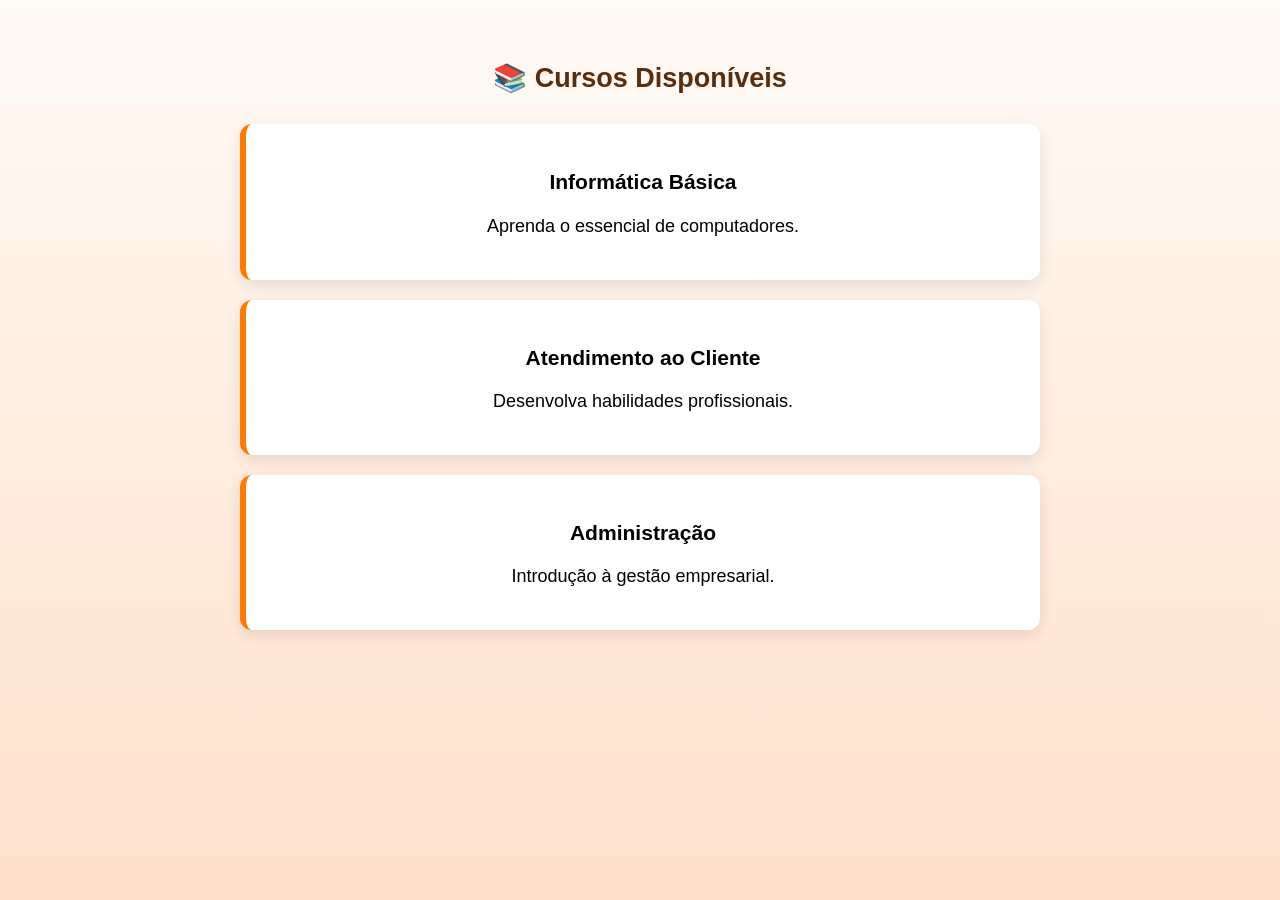
==== cursos.html @ 5b2ea369 "Add files via upload" ====
<!DOCTYPE html>
<html lang="pt-br">
<head>
  <meta charset="UTF-8">
  <meta name="viewport" content="width=device-width, initial-scale=1.0">
  <title>Cursos</title>

  <link rel="stylesheet" href="./style.css">
</head>

<body>

<section class="cursos">

  <div class="cursos-container">

    <h2>📚 Cursos Disponíveis</h2>

    <div class="curso-card">
      <h3>Informática Básica</h3>
      <p>Aprenda o essencial de computadores.</p>
    </div>

    <div class="curso-card">
      <h3>Atendimento ao Cliente</h3>
      <p>Desenvolva habilidades profissionais.</p>
    </div>

    <div class="curso-card">
      <h3>Administração</h3>
      <p>Introdução à gestão empresarial.</p>
    </div>

  </div>

</section>

</body>
</html>
---- style.css ----
body {
  margin: 0;
  font-family: Arial;
  font-size: 18px;
  background: #fffaf5;
  transition: opacity 0.4s ease;
}

/* TRANSIÇÃO ENTRE PÁGINAS */
body.fade-out {
  opacity: 0;
}

/* NAVBAR */
.navbar {
  background: #5a2e0c;
  color: white;
  padding: 15px;
  display: flex;
  align-items: center;
}

.logo {
  margin-left: 10px;
  font-weight: bold;
}

/* MENU */
.menu-btn {
  font-size: 24px;
  cursor: pointer;
}

.menu-lateral {
  position: fixed;
  top: 0;
  left: -250px;
  width: 250px;
  height: 100%;
  background: #5a2e0c;
  padding-top: 60px;
  transition: 0.3s;
}

.menu-lateral.ativo {
  left: 0;
}

.menu-lateral a {
  display: block;
  color: white;
  padding: 15px;
  text-decoration: none;
}

/* HERO */
.hero {
  height: 90vh;
  background: url("sua-imagem.jpg") center/cover no-repeat;
  display: flex;
  align-items: center;
  justify-content: center;
}

.overlay {
  background: rgba(0,0,0,0.6);
  padding: 40px;
  text-align: center;
  color: white;
  width: 100%;
}

/* BOTÃO */
.btn-curso {
  background: linear-gradient(45deg, #ff7a00, #ffb347);
  padding: 15px 30px;
  font-size: 18px;
  border-radius: 10px;
  color: white;
  transition: 0.3s;
}

.btn-curso:hover {
  transform: scale(1.08);
}

/* SEÇÕES */
.section {
  padding: 60px 20px;
  text-align: center;
}

/* EVENTOS */
.eventos {
  background: #fff3e6;
}

.evento-card {
  background: #ffffff;
  padding: 25px;
  margin: 20px auto;
  max-width: 600px;
  border-left: 8px solid #ff7a00;
  border-radius: 10px;
  box-shadow: 0 5px 15px rgba(90,46,12,0.2);
}

/* SUPORTE */
.suporte {
  background: #ffe0cc;
}

/* FOOTER */
footer {
  background: #3b1f08;
  color: #fff;
  text-align: center;
  padding: 25px;
}

.reveal {
  opacity: 0;
  transform: translateY(40px);
  transition: 0.6s ease;
}

.reveal.active {
  opacity: 1;
  transform: translateY(0);
}

.cursos {
  background: linear-gradient(180deg, #fffaf5, #ffe0cc);
  min-height: 100vh;
}

.cursos h2 {
  margin-bottom: 30px;
}

/* animação nos cursos */
.cursos .evento-card {
  animation: fadeUp 0.8s ease;
}

/* CONTAINER CENTRAL */
.cursos-container {
  max-width: 800px;
  margin: auto;
  padding: 40px 20px;
  text-align: center;
}

/* TÍTULO */
.cursos-container h2 {
  margin-bottom: 30px;
  color: #5a2e0c;
}

/* CARDS */
.curso-card {
  background: white;
  padding: 25px;
  margin-bottom: 20px;
  border-radius: 12px;
  border-left: 6px solid #ff7a00;
  box-shadow: 0 5px 15px rgba(0,0,0,0.1);
  transition: 0.3s;
}

.curso-card:hover {
  transform: scale(1.03);
}

/* FUNDO MELHORADO */
.cursos {
  background: linear-gradient(180deg, #fffaf5, #ffe0cc);
  min-height: 100vh;
}

.cursos {
  background: linear-gradient(180deg, #fffaf5, #ffe0cc);
  min-height: 100vh;
}

.cursos-container {
  max-width: 800px;
  margin: auto;
  padding: 40px 20px;
  text-align: center;
}

.curso-card {
  background: white;
  padding: 25px;
  margin-bottom: 20px;
  border-radius: 12px;
  border-left: 6px solid #ff7a00;
}

.funcionamento {
  background: #fff;
}

.func-box {
  display: flex;
  justify-content: center;
  gap: 20px;
  flex-wrap: wrap;
}

.func-box div {
  background: #ffe0cc;
  padding: 20px;
  border-radius: 10px;
  width: 200px;
  transition: 0.3s;
}

.func-box div:hover {
  transform: scale(1.05);
}

.destaque {
  display: flex;
  justify-content: center;
  gap: 15px;
  flex-wrap: wrap;
}

.curso-mini {
  background: linear-gradient(45deg, #ff7a00, #ffb347);
  color: white;
}

.curso-mini:hover {
  background: #ff7a00;
}

.section p {
  max-width: 700px;
  margin: 10px auto;
  line-height: 1.6;
}

.section p {
  max-width: 700px;
  margin: 10px auto;
  line-height: 1.6;
}

.section h2 {
  color: #5a2e0c;
  margin-bottom: 20px;
}

.section h2::after {
  content: "";
  display: block;
  width: 60px;
  height: 4px;
  background: orange;
  margin: 10px auto;
  border-radius: 5px;
}
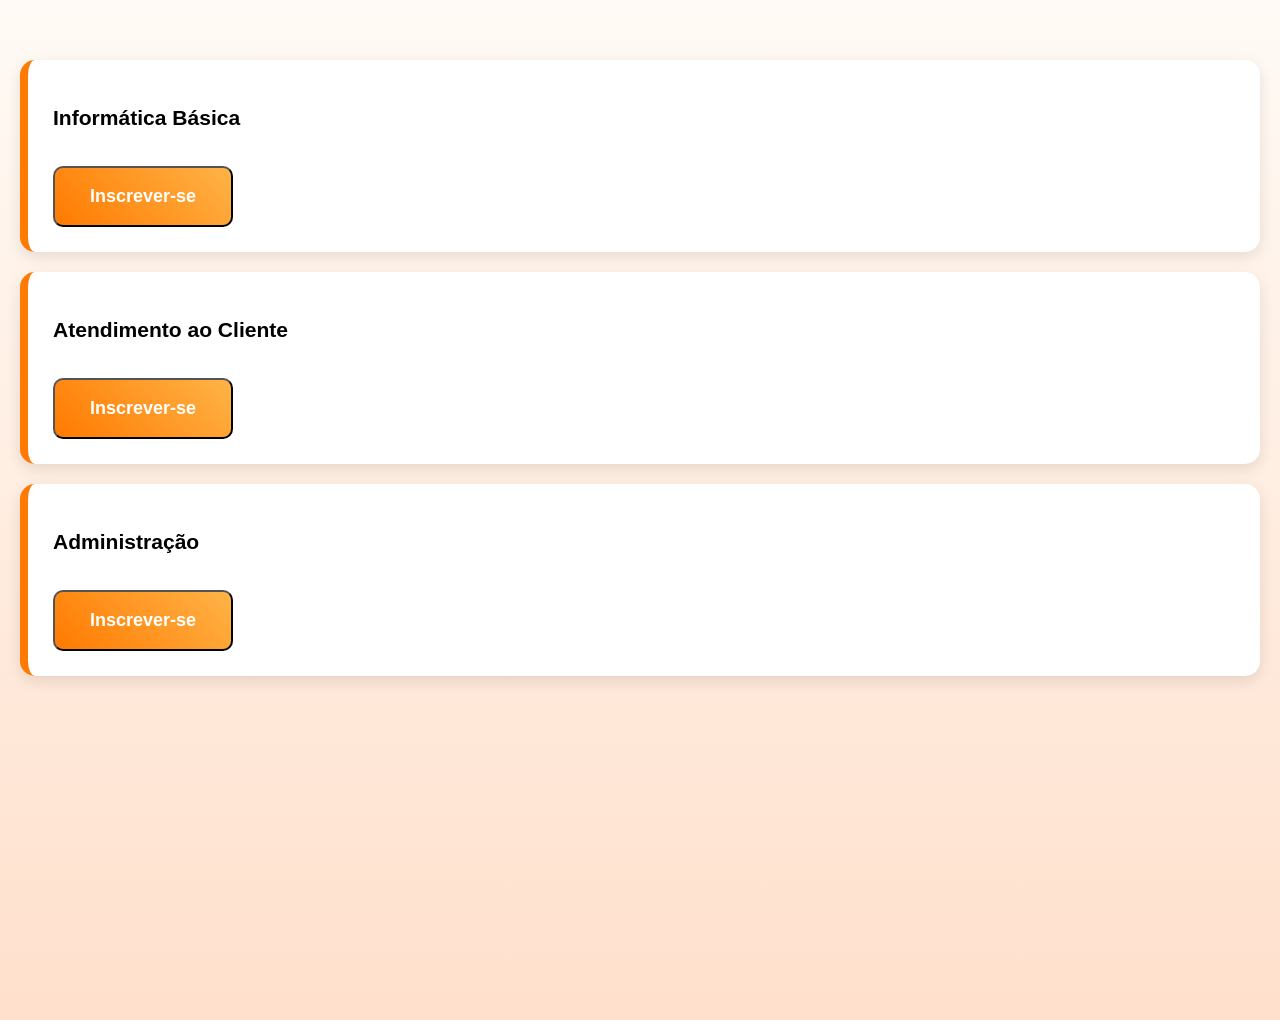
==== commit c2ebb1ad: "Add files via upload" ====
--- a/cursos.html
+++ b/cursos.html
@@ -10,30 +10,60 @@
 
 <body>
 
-<section class="cursos">
+<section class="cursos-page">
 
-  <div class="cursos-container">
+  <div class="curso-card">
+  <h3>Informática Básica</h3>
 
-    <h2>📚 Cursos Disponíveis</h2>
+  <button class="btn-curso" onclick="inscreverCurso('Informática Básica')">
+    Inscrever-se
+  </button>
+</div>
 
-    <div class="curso-card">
-      <h3>Informática Básica</h3>
-      <p>Aprenda o essencial de computadores.</p>
-    </div>
+<div class="curso-card">
+  <h3>Atendimento ao Cliente</h3>
+ 
+  <button class="btn-curso" onclick="inscreverCurso('Atendimento ao Cliente')">
+    Inscrever-se
+  </button>
+</div>
 
-    <div class="curso-card">
-      <h3>Atendimento ao Cliente</h3>
-      <p>Desenvolva habilidades profissionais.</p>
-    </div>
+<div class="curso-card">
+  <h3>Administração</h3>
 
-    <div class="curso-card">
-      <h3>Administração</h3>
-      <p>Introdução à gestão empresarial.</p>
-    </div>
+  <button class="btn-curso" onclick="inscreverCurso('Administração')">
+    Inscrever-se
+  </button>
+</div>
+
+</section>
+<div id="modalInscricao" class="modal">
+  <div class="modal-content">
+
+    <h2>Inscrição Realizada</h2>
+
+    <p id="cursoSelecionado"></p>
+
+    <button class="btn-curso" onclick="fecharModal()">
+      Fechar
+    </button>
 
   </div>
+</div>
+</body>
+</html>
+<script>
 
-</section>
+function inscreverCurso(nomeCurso) {
 
-</body>
-</html>+  document.getElementById("modalInscricao").style.display = "block";
+
+  document.getElementById("cursoSelecionado").innerHTML =
+    "Você se inscreveu no curso de <strong>" + nomeCurso + "</strong>";
+}
+
+function fecharModal() {
+  document.getElementById("modalInscricao").style.display = "none";
+}
+
+</script>
--- a/style.css
+++ b/style.css
@@ -1,3 +1,4 @@
+/* RESET */
 body {
   margin: 0;
   font-family: Arial;
@@ -6,7 +7,7 @@
   transition: opacity 0.4s ease;
 }
 
-/* TRANSIÇÃO ENTRE PÁGINAS */
+/* TRANSIÇÃO */
 body.fade-out {
   opacity: 0;
 }
@@ -55,29 +56,32 @@
 
 /* HERO */
 .hero {
-  height: 90vh;
-  background: url("sua-imagem.jpg") center/cover no-repeat;
+  height: 100vh;
+  background: linear-gradient(rgba(0,0,0,0.6), rgba(0,0,0,0.6)),
+              url("sua-imagem.jpg") center/cover no-repeat;
   display: flex;
   align-items: center;
   justify-content: center;
 }
 
 .overlay {
-  background: rgba(0,0,0,0.6);
-  padding: 40px;
   text-align: center;
   color: white;
   width: 100%;
 }
 
-/* BOTÃO */
+/* BOTÕES */
 .btn-curso {
+  display: inline-block;
   background: linear-gradient(45deg, #ff7a00, #ffb347);
-  padding: 15px 30px;
+  padding: 18px 35px;
+  font-weight: bold;
   font-size: 18px;
   border-radius: 10px;
   color: white;
-  transition: 0.3s;
+  text-decoration: none;
+  transition: 0.3s;
+  margin-top: 15px;
 }
 
 .btn-curso:hover {
@@ -88,165 +92,6 @@
 .section {
   padding: 60px 20px;
   text-align: center;
-}
-
-/* EVENTOS */
-.eventos {
-  background: #fff3e6;
-}
-
-.evento-card {
-  background: #ffffff;
-  padding: 25px;
-  margin: 20px auto;
-  max-width: 600px;
-  border-left: 8px solid #ff7a00;
-  border-radius: 10px;
-  box-shadow: 0 5px 15px rgba(90,46,12,0.2);
-}
-
-/* SUPORTE */
-.suporte {
-  background: #ffe0cc;
-}
-
-/* FOOTER */
-footer {
-  background: #3b1f08;
-  color: #fff;
-  text-align: center;
-  padding: 25px;
-}
-
-.reveal {
-  opacity: 0;
-  transform: translateY(40px);
-  transition: 0.6s ease;
-}
-
-.reveal.active {
-  opacity: 1;
-  transform: translateY(0);
-}
-
-.cursos {
-  background: linear-gradient(180deg, #fffaf5, #ffe0cc);
-  min-height: 100vh;
-}
-
-.cursos h2 {
-  margin-bottom: 30px;
-}
-
-/* animação nos cursos */
-.cursos .evento-card {
-  animation: fadeUp 0.8s ease;
-}
-
-/* CONTAINER CENTRAL */
-.cursos-container {
-  max-width: 800px;
-  margin: auto;
-  padding: 40px 20px;
-  text-align: center;
-}
-
-/* TÍTULO */
-.cursos-container h2 {
-  margin-bottom: 30px;
-  color: #5a2e0c;
-}
-
-/* CARDS */
-.curso-card {
-  background: white;
-  padding: 25px;
-  margin-bottom: 20px;
-  border-radius: 12px;
-  border-left: 6px solid #ff7a00;
-  box-shadow: 0 5px 15px rgba(0,0,0,0.1);
-  transition: 0.3s;
-}
-
-.curso-card:hover {
-  transform: scale(1.03);
-}
-
-/* FUNDO MELHORADO */
-.cursos {
-  background: linear-gradient(180deg, #fffaf5, #ffe0cc);
-  min-height: 100vh;
-}
-
-.cursos {
-  background: linear-gradient(180deg, #fffaf5, #ffe0cc);
-  min-height: 100vh;
-}
-
-.cursos-container {
-  max-width: 800px;
-  margin: auto;
-  padding: 40px 20px;
-  text-align: center;
-}
-
-.curso-card {
-  background: white;
-  padding: 25px;
-  margin-bottom: 20px;
-  border-radius: 12px;
-  border-left: 6px solid #ff7a00;
-}
-
-.funcionamento {
-  background: #fff;
-}
-
-.func-box {
-  display: flex;
-  justify-content: center;
-  gap: 20px;
-  flex-wrap: wrap;
-}
-
-.func-box div {
-  background: #ffe0cc;
-  padding: 20px;
-  border-radius: 10px;
-  width: 200px;
-  transition: 0.3s;
-}
-
-.func-box div:hover {
-  transform: scale(1.05);
-}
-
-.destaque {
-  display: flex;
-  justify-content: center;
-  gap: 15px;
-  flex-wrap: wrap;
-}
-
-.curso-mini {
-  background: linear-gradient(45deg, #ff7a00, #ffb347);
-  color: white;
-}
-
-.curso-mini:hover {
-  background: #ff7a00;
-}
-
-.section p {
-  max-width: 700px;
-  margin: 10px auto;
-  line-height: 1.6;
-}
-
-.section p {
-  max-width: 700px;
-  margin: 10px auto;
-  line-height: 1.6;
 }
 
 .section h2 {
@@ -262,4 +107,199 @@
   background: orange;
   margin: 10px auto;
   border-radius: 5px;
+}
+
+.section p {
+  max-width: 700px;
+  margin: 10px auto;
+  line-height: 1.6;
+}
+
+/* FUNCIONAMENTO */
+.func-box {
+  display: flex;
+  justify-content: center;
+  gap: 20px;
+  flex-wrap: wrap;
+}
+
+.func-box div {
+  background: #ffe0cc;
+  padding: 20px;
+  border-radius: 10px;
+  width: 200px;
+  transition: 0.3s;
+}
+
+.func-box div:hover {
+  transform: scale(1.05);
+}
+
+/* EVENTOS */
+.eventos {
+  background: #fff3e6;
+}
+
+.evento-card {
+  background: white;
+  padding: 25px;
+  margin: 20px auto;
+  max-width: 600px;
+  border-left: 8px solid #ff7a00;
+  border-radius: 10px;
+  box-shadow: 0 5px 15px rgba(90,46,12,0.2);
+}
+
+/* CURSOS DESTAQUE */
+.destaque {
+  display: flex;
+  justify-content: center;
+  gap: 20px;
+  flex-wrap: wrap;
+}
+
+.curso-mini {
+  background: linear-gradient(45deg, #ff7a00, #ffb347);
+  color: white;
+  padding: 20px 35px;
+  border-radius: 25px;
+  font-size: 18px;
+  font-weight: bold;
+  min-width: 160px;
+  text-align: center;
+  box-shadow: 0 5px 15px rgba(0,0,0,0.2);
+  transition: 0.3s;
+}
+
+.curso-mini:hover {
+  transform: scale(1.08);
+  background: #ff7a00;
+}
+
+/* SUPORTE */
+.suporte p {
+  margin-bottom: 25px;
+}
+
+/* FOOTER */
+footer {
+  background: #3b1f08;
+  color: white;
+  text-align: center;
+  padding: 25px;
+}
+
+/* ANIMAÇÃO */
+.reveal {
+  opacity: 0;
+  transform: translateY(40px);
+  transition: 0.6s ease;
+}
+
+.reveal.active {
+  opacity: 1;
+  transform: translateY(0);
+}
+
+/* ===== PÁGINA DE CURSOS ===== */
+.cursos-page {
+  min-height: 100vh;
+  background: linear-gradient(180deg, #fffaf5, #ffe0cc);
+  padding: 60px 20px;
+}
+
+.cursos-container {
+  max-width: 900px;
+  margin: auto;
+  background: white;
+  padding: 40px;
+  border-radius: 20px;
+  border: 3px solid #5a2e0c;
+  box-shadow: 0 10px 30px rgba(90,46,12,0.2);
+  text-align: center;
+}
+
+.curso-card {
+  background: white;
+  padding: 25px;
+  margin-bottom: 20px;
+  border-radius: 15px;
+  border-left: 8px solid #ff7a00;
+  box-shadow: 0 5px 15px rgba(0,0,0,0.1);
+  transition: 0.3s;
+}
+
+.curso-card:hover {
+  transform: scale(1.03);
+}
+
+/* ===== FÓRUM ===== */
+.container {
+  max-width: 1000px;
+  margin: 60px auto;
+  padding: 40px;
+}
+
+textarea {
+  width: 100%;
+  height: 140px;
+  padding: 15px;
+  font-size: 16px;
+  border-radius: 10px;
+  border: 1px solid #ccc;
+}
+
+.input-login {
+  width: 100%;
+  max-width: 500px;
+  padding: 15px;
+  margin: 15px 0;
+  border-radius: 10px;
+  border: 1px solid #ccc;
+  font-size: 16px;
+}
+.modal {
+  display: none;
+  position: fixed;
+  z-index: 999;
+
+  left: 0;
+  top: 0;
+
+  width: 100%;
+  height: 100%;
+
+  background: rgba(0,0,0,0.6);
+}
+
+.modal-content {
+  background: white;
+  width: 90%;
+  max-width: 500px;
+
+  margin: 10% auto;
+
+  padding: 40px;
+
+  border-radius: 20px;
+
+  text-align: center;
+
+  animation: surgir 0.3s ease;
+}
+
+@keyframes surgir {
+  from {
+    transform: scale(0.8);
+    opacity: 0;
+  }
+
+  to {
+    transform: scale(1);
+    opacity: 1;
+  }
+}
+.link-card {
+  text-decoration: none;
+  color: inherit;
 }
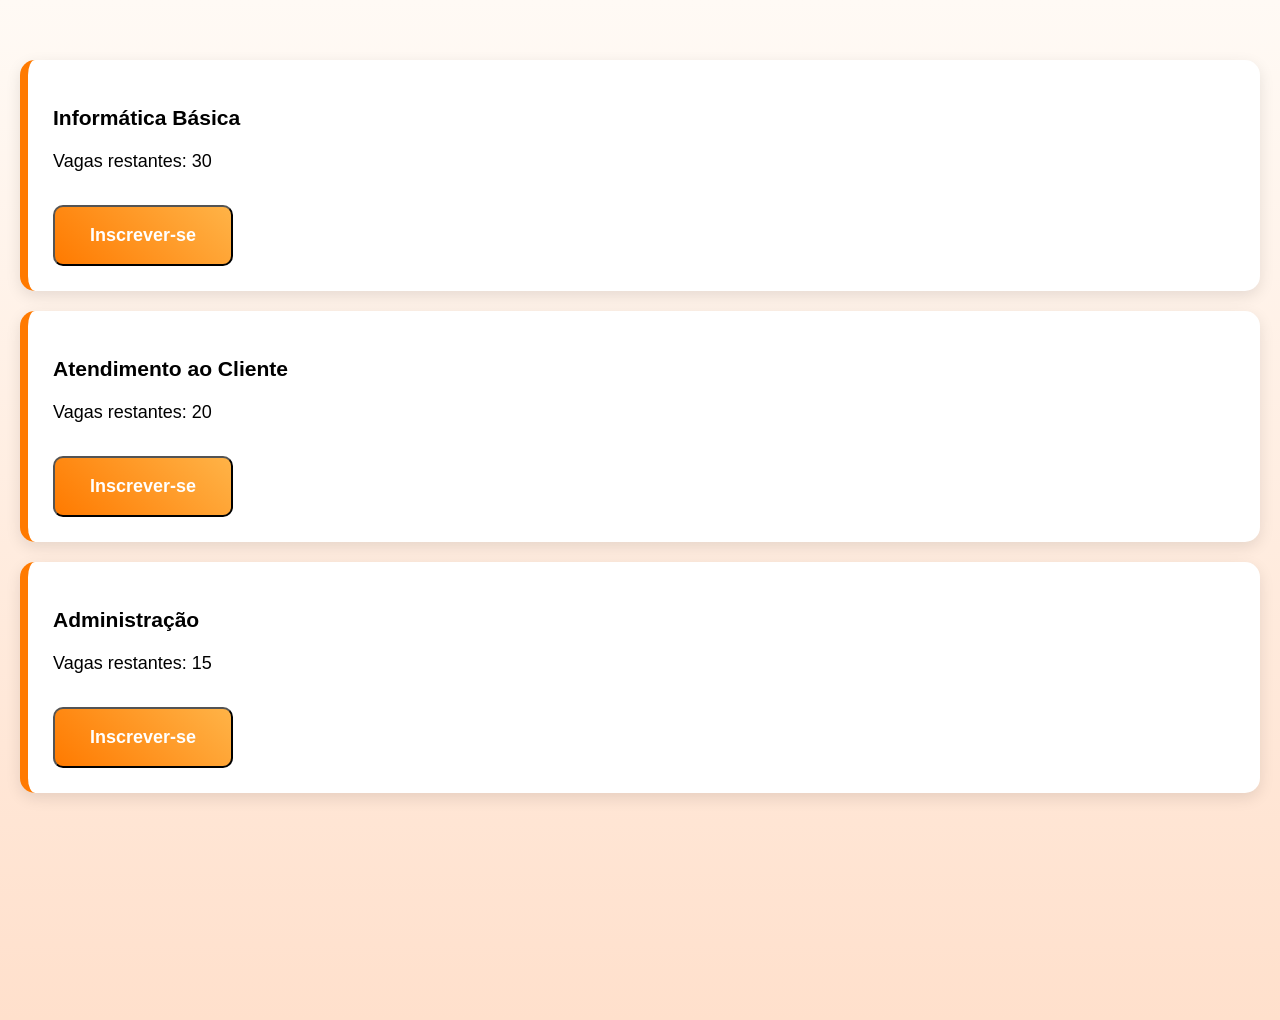
==== commit 4783666d: "Add files via upload" ====
--- a/cursos.html
+++ b/cursos.html
@@ -12,29 +12,57 @@
 
 <section class="cursos-page">
 
-  <div class="curso-card">
+ <div class="curso-card">
+
   <h3>Informática Básica</h3>
+  <p>
+    Vagas restantes:
+    <span id="vaga-info">30</span>
+  </p>
 
-  <button class="btn-curso" onclick="inscreverCurso('Informática Básica')">
+  <button class="btn-curso"
+    onclick="inscreverCurso('Informática Básica', 'vaga-info')">
+
     Inscrever-se
+
   </button>
+
 </div>
 
 <div class="curso-card">
+
   <h3>Atendimento ao Cliente</h3>
- 
-  <button class="btn-curso" onclick="inscreverCurso('Atendimento ao Cliente')">
+  <p>
+    Vagas restantes:
+    <span id="vaga-atendimento">20</span>
+  </p>
+
+  <button class="btn-curso"
+    onclick="inscreverCurso('Atendimento ao Cliente', 'vaga-atendimento')">
+
     Inscrever-se
+
   </button>
+
 </div>
 
 <div class="curso-card">
+
   <h3>Administração</h3>
+  <p>
+    Vagas restantes:
+    <span id="vaga-admin">15</span>
+  </p>
 
-  <button class="btn-curso" onclick="inscreverCurso('Administração')">
+  <button class="btn-curso"
+    onclick="inscreverCurso('Administração', 'vaga-admin')">
+
     Inscrever-se
+
   </button>
+
 </div>
+
 
 </section>
 <div id="modalInscricao" class="modal">
@@ -50,20 +78,9 @@
 
   </div>
 </div>
+
+<script src="script.js"></script>
+
 </body>
 </html>
-<script>
-
-function inscreverCurso(nomeCurso) {
-
-  document.getElementById("modalInscricao").style.display = "block";
-
-  document.getElementById("cursoSelecionado").innerHTML =
-    "Você se inscreveu no curso de <strong>" + nomeCurso + "</strong>";
-}
-
-function fecharModal() {
-  document.getElementById("modalInscricao").style.display = "none";
-}
-
-</script>+<script>
